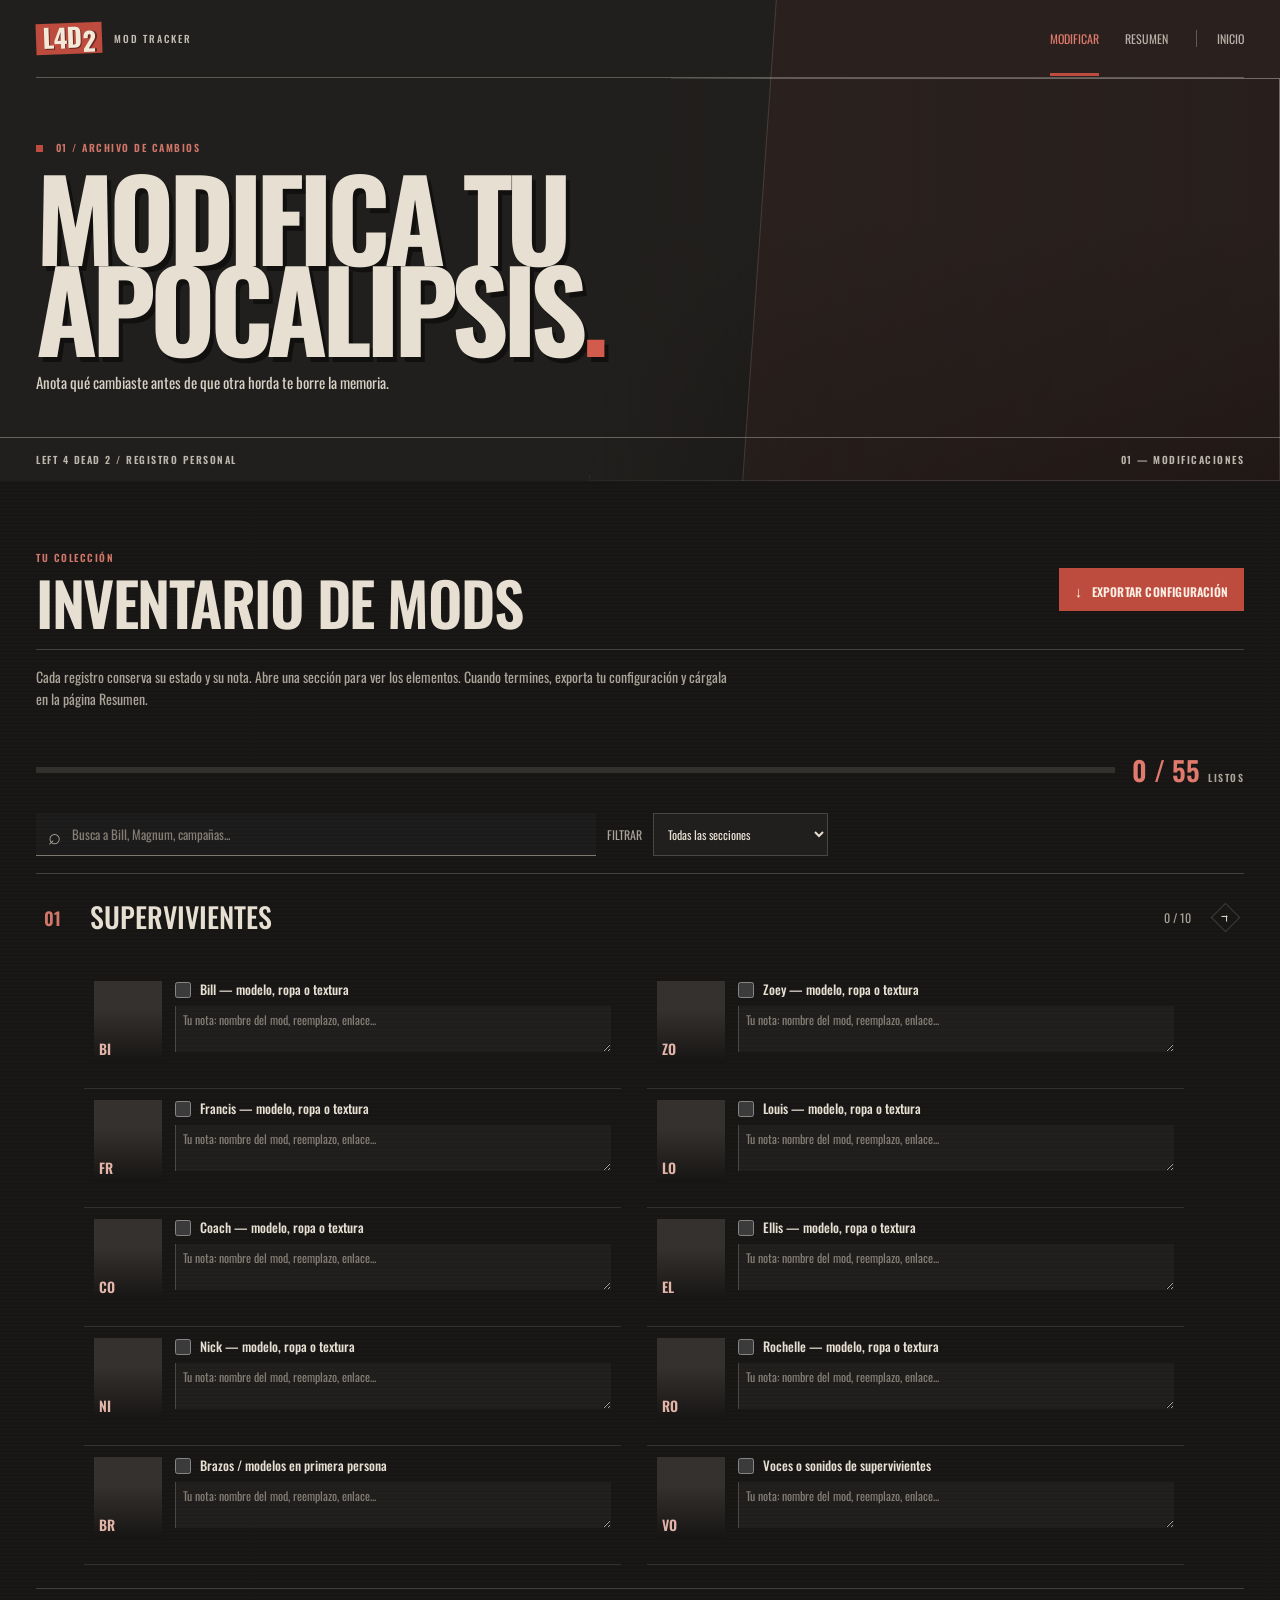
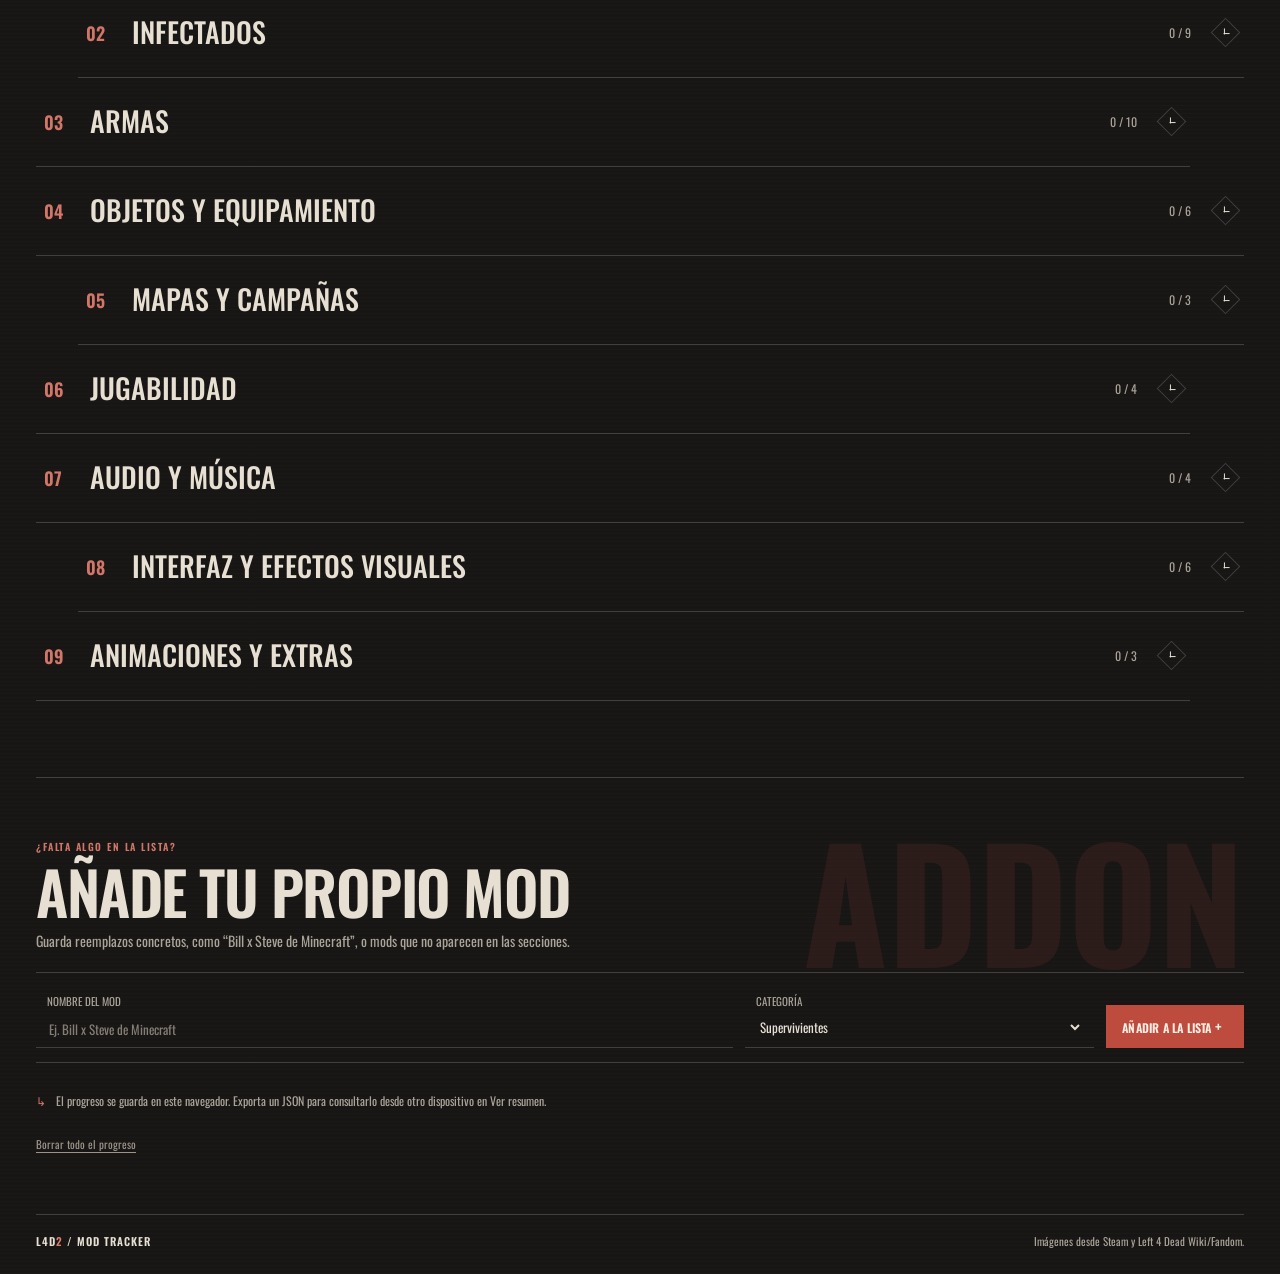
==== modificaciones.html @ 4945241b "L4D2 Mod Tracker v1.0" ====
<!doctype html>
<html lang="es">
  <head>
    <meta charset="utf-8">
    <meta name="viewport" content="width=device-width, initial-scale=1">
    <meta name="theme-color" content="#171615">
    <meta name="description" content="Marca y anota tus mods de Left 4 Dead 2.">
    <title>Modificar — L4D2 Mod Tracker</title>
    <link rel="stylesheet" href="styles.css">
    <script src="app.js" defer></script>
  </head>
  <body data-page="modify">
    <header class="inner-header">
      <nav class="inner-nav" aria-label="Navegación principal">
        <a class="brand" href="index.html" aria-label="L4D2 Mod Tracker, inicio">
          <span class="brand-mark" aria-hidden="true">L4D<span>2</span></span>
          <span class="brand-name">MOD TRACKER</span>
        </a>
        <div class="page-nav">
          <a class="is-current" href="modificaciones.html" aria-current="page">Modificar</a>
          <a href="resumen.html">Resumen</a>
          <a class="nav-home" href="index.html">Inicio</a>
        </div>
      </nav>
      <div class="inner-title">
        <p class="eyebrow"><span class="status-dot"></span> 01 / ARCHIVO DE CAMBIOS</p>
        <h1>Modifica tu<br>apocalipsis<span>.</span></h1>
        <p class="intro">Anota qué cambiaste antes de que otra horda te borre la memoria.</p>
      </div>
      <div class="inner-art" aria-hidden="true"><img src="https://shared.akamai.steamstatic.com/store_item_assets/steam/apps/550/ss_29b3b4f2a3994c889f6fc12e0781d9d4726ef33f.1920x1080.jpg?t=1772742214" alt=""></div>
      <div class="hero-bottomline"><span>LEFT 4 DEAD 2 / REGISTRO PERSONAL</span><span>01 — MODIFICACIONES</span></div>
    </header>
    <main>
      <section class="tracker-section" id="tracker" aria-labelledby="tracker-title">
        <div class="section-heading tracker-heading">
          <div>
            <p class="eyebrow">TU COLECCIÓN</p>
            <h2 id="tracker-title">Inventario de mods</h2>
          </div>
          <div class="backup-actions">
            <button id="export-button" class="button button-primary" type="button"><span aria-hidden="true">↓</span> Exportar configuración</button>
          </div>
        </div>
        <p class="tracker-intro">Cada registro conserva su estado y su nota. Abre una sección para ver los elementos. Cuando termines, exporta tu configuración y cárgala en la página Resumen.</p>
        <p id="status-message" class="status-message" role="status" aria-live="polite"></p>
        <div class="progress-row">
          <div class="progress-track" role="progressbar" aria-label="Progreso de mods" aria-valuemin="0" aria-valuemax="100" aria-valuenow="0"><span class="progress-fill"></span></div>
          <div class="progress-summary" aria-live="polite"><span id="progress-count">0 / 0</span><span class="progress-label">LISTOS</span></div>
        </div>
        <div class="toolbar">
          <label class="search-box"><span class="visually-hidden">Buscar en el checklist</span><span aria-hidden="true">⌕</span><input id="search-input" type="search" placeholder="Busca a Bill, Magnum, campañas..." autocomplete="off"></label>
          <label class="filter-label" for="category-filter">Filtrar</label>
          <select id="category-filter" aria-label="Filtrar por categoría"><option value="all">Todas las secciones</option></select>
        </div>
        <div id="category-list" class="category-list"></div>
        <p id="empty-message" class="empty-message" hidden>No encontramos nada con esa búsqueda. Prueba con otro término.</p>
      </section>
      <section class="manage-section" aria-labelledby="manage-title">
        <div class="section-heading manage-heading">
          <div>
            <p class="eyebrow">¿FALTA ALGO EN LA LISTA?</p>
            <h2 id="manage-title">Añade tu propio mod</h2>
            <p class="section-description">Guarda reemplazos concretos, como “Bill x Steve de Minecraft”, o mods que no aparecen en las secciones.</p>
          </div>
        </div>
        <form id="custom-form" class="custom-form">
          <label class="custom-field"><span>Nombre del mod</span><input id="custom-name" type="text" maxlength="120" placeholder="Ej. Bill x Steve de Minecraft" required></label>
          <label class="custom-field category-field"><span>Categoría</span><select id="custom-category"></select></label>
          <button class="button button-primary" type="submit">Añadir a la lista <span aria-hidden="true">+</span></button>
        </form>
        <div id="custom-list" class="custom-list"></div>
        <p class="backup-footnote"><span aria-hidden="true">↳</span> El progreso se guarda en este navegador. Exporta un JSON para consultarlo desde otro dispositivo en Ver resumen.</p>
        <button id="reset-button" class="reset-button" type="button">Borrar todo el progreso</button>
      </section>
    </main>
    <footer class="footer">
      <a class="footer-brand" href="index.html">L4D<span>2</span> / MOD TRACKER</a>
      <span>Imágenes desde Steam y Left 4 Dead Wiki/Fandom.</span>
    </footer>
  </body>
</html>
---- styles.css ----
@import url('https://fonts.googleapis.com/css2?family=Oswald:wght@300;400;500;600;700&display=swap');

:root {
  color-scheme: dark;
  --ink: #171615;
  --soot: #211f1d;
  --iron: #302d2a;
  --paper: #e6dfd2;
  --dust: #aaa397;
  --rule: rgba(230, 223, 210, .2);
  --signal: #bd4b3e;
  --signal-dark: #78342f;
  --font: 'Oswald', 'Arial Narrow', sans-serif;
}

* { box-sizing: border-box; }
html { scroll-behavior: smooth; }
body {
  margin: 0;
  color: var(--paper);
  background-color: var(--ink);
  background-image: repeating-linear-gradient(0deg, rgba(255,255,255,.012) 0, rgba(255,255,255,.012) 1px, transparent 1px, transparent 4px);
  font-family: var(--font);
  font-size: 15px;
  font-weight: 400;
}
button, input, select, textarea { font: inherit; }
button, a, select { -webkit-tap-highlight-color: transparent; }
a { color: inherit; }
main { width: min(1220px, calc(100% - 72px)); margin: 0 auto; }

h1, h2, h3, p { margin-top: 0; }
.eyebrow, .progress-label, .hero-bottomline, .hero-stamp span, .sources > span {
  font-size: 10px;
  font-weight: 600;
  letter-spacing: 1.5px;
  text-transform: uppercase;
}
.eyebrow { margin-bottom: 15px; color: #d17668; }
.status-dot { display: inline-block; width: 7px; height: 7px; margin-right: 8px; background: var(--signal); }

.hero {
  position: relative;
  height: min(850px, 100svh);
  min-height: 650px;
  overflow: hidden;
  isolation: isolate;
  background: #272421;
}
.hero-artwork, .hero-shade { position: absolute; inset: 0; width: 100%; height: 100%; }
.hero-artwork { z-index: -2; object-fit: cover; object-position: center 40%; filter: saturate(.55) contrast(1.15); }
.hero-shade {
  z-index: -1;
  background: linear-gradient(90deg, rgba(14,13,12,.91) 0%, rgba(14,13,12,.68) 37%, rgba(14,13,12,.1) 82%),
    linear-gradient(0deg, rgba(14,13,12,.88) 0%, transparent 32%, rgba(14,13,12,.24) 100%);
}
.topbar {
  width: min(1380px, calc(100% - 80px));
  height: 82px;
  margin: 0 auto;
  display: flex;
  align-items: center;
  justify-content: space-between;
  border-bottom: 1px solid rgba(230,223,210,.35);
}
.brand { display: flex; align-items: center; gap: 12px; text-decoration: none; }
.brand-mark {
  display: inline-flex;
  align-items: center;
  gap: 2px;
  padding: 2px 7px 4px;
  transform: rotate(-2deg);
  background: var(--signal);
  color: #f3e9d8;
  font: 700 26px/.95 var(--font);
  letter-spacing: -1px;
  text-shadow: 1px 1px 0 rgba(0,0,0,.45);
}
.brand-mark span { position: relative; top: 4px; color: #f3e9d8; }
.brand-name { color: rgba(238,231,219,.8); font-size: 10px; font-weight: 500; letter-spacing: 2px; }
.workshop-link { padding: 10px 0 10px 14px; color: var(--paper); font-size: 12px; text-decoration: none; text-transform: uppercase; }
.workshop-link span { margin-left: 5px; color: #e27b6d; }
.workshop-link:hover { color: #e27b6d; }
.hero-copy { position: absolute; top: 45%; left: max(calc((100vw - 1220px) / 2), 36px); width: min(690px, 72%); transform: translateY(-40%); }
.hero-copy .eyebrow { color: #f0d7cb; }
h1 { margin-bottom: 20px; font: 700 clamp(78px, 12.5vw, 158px)/.81 var(--font); letter-spacing: -.055em; text-transform: uppercase; text-shadow: 4px 5px 0 rgba(0,0,0,.48); }
h1 > span { color: #d35b4e; }
.intro { max-width: 440px; margin-bottom: 25px; color: rgba(240,233,220,.88); font-size: 16px; line-height: 1.55; }
.hero-cta { display: inline-flex; align-items: center; gap: 25px; padding: 11px 15px 13px; transform: rotate(-1deg); background: var(--signal); color: #fff0e5; font-size: 14px; font-weight: 600; letter-spacing: .4px; text-decoration: none; text-transform: uppercase; transition: background .2s, transform .2s; }
.hero-cta:hover { transform: rotate(0) translateY(-2px); background: #d15a4e; }
.hero-cta span { font-size: 19px; }
.hero-stamp { position: absolute; right: max(calc((100vw - 1220px) / 2), 36px); bottom: 91px; width: 118px; height: 118px; display: grid; align-content: center; justify-items: center; border: 2px solid #d9cdb9; color: #e5d9c8; transform: rotate(9deg); text-align: center; }
.hero-stamp::before { position: absolute; inset: 4px; border: 1px solid rgba(229,217,200,.55); content: ""; }
.hero-stamp span { line-height: 1.2; }
.hero-stamp b { margin-top: 6px; color: #d35b4e; font: 700 34px/.9 var(--font); }
.hero-bottomline { position: absolute; right: 0; bottom: 0; left: 0; display: flex; justify-content: space-between; padding: 14px max(calc((100vw - 1220px) / 2), 36px); border-top: 1px solid rgba(230,223,210,.35); color: rgba(238,231,219,.76); font-size: 10px; }

.home-main { position: relative; display: grid; grid-template-columns: minmax(185px, .65fr) 2fr; column-gap: 45px; padding: 68px 0 72px; }
.home-main > .eyebrow { padding-top: 12px; }
.home-links { display: grid; grid-template-columns: 1fr; }
.home-link {
  position: relative;
  display: grid;
  grid-template-columns: 54px minmax(0,1fr) 24px;
  align-items: baseline;
  gap: 15px;
  min-height: 107px;
  padding: 19px 16px;
  border-top: 1px solid var(--rule);
  text-decoration: none;
  transition: background .2s, padding .2s;
}
.home-link:last-child { border-bottom: 1px solid var(--rule); }
.home-link:nth-child(2) { margin-left: 9%; }
.home-link:hover { padding-left: 25px; background: rgba(189,75,62,.09); }
.home-link-number { color: #d17668; font-size: 18px; font-weight: 600; }
.home-link b { display: block; margin: 0 0 3px; font-size: 32px; font-weight: 600; line-height: 1; text-transform: uppercase; }
.home-link small { display: block; color: var(--dust); font-size: 13px; line-height: 1.45; }
.home-link-arrow { color: #d17668; font-size: 20px; }
.home-storage { grid-column: 2; max-width: 580px; margin: 17px 0 0 16px; color: var(--dust); font-size: 12px; }

.inner-header { position: relative; min-height: 470px; overflow: hidden; isolation: isolate; background: #211f1d; }
.inner-header::after { position: absolute; z-index: -1; top: 0; right: 0; bottom: 0; width: 43%; border-left: 1px solid rgba(230,223,210,.15); background: rgba(189,75,62,.055); content: ""; transform: skewX(-4deg) translateX(30px); }
.inner-header .inner-nav { position: relative; z-index: 2; width: min(1220px, calc(100% - 72px)); height: 78px; margin: 0 auto; display: flex; justify-content: space-between; align-items: center; border-bottom: 1px solid rgba(230,223,210,.3); }
.page-nav { display: flex; align-items: center; gap: 26px; }
.page-nav a { color: rgba(238,231,219,.73); font-size: 12px; text-decoration: none; text-transform: uppercase; }
.page-nav a:hover, .page-nav a.is-current { color: #e07a6c; }
.page-nav a.is-current { position: relative; }
.page-nav a.is-current::after { position: absolute; right: 0; bottom: -29px; left: 0; height: 3px; background: var(--signal); content: ""; }
.page-nav .nav-home { margin-left: 2px; padding-left: 20px; border-left: 1px solid rgba(230,223,210,.3); }
.inner-title { position: relative; z-index: 1; width: min(1220px, calc(100% - 72px)); margin: 0 auto; padding: 62px 0 86px; }
.inner-title h1 { max-width: 780px; font-size: clamp(65px, 9vw, 112px); }
.inner-title .intro { max-width: 420px; margin-bottom: 0; font-size: 15px; }
.inner-art { position: absolute; z-index: -2; top: 78px; right: 0; width: min(54%, 750px); height: calc(100% - 78px); overflow: hidden; clip-path: polygon(12% 0,100% 0,100% 100%,0 100%); }
.inner-art::before { position: absolute; z-index: 1; inset: 0; background: linear-gradient(90deg, #211f1d 0%, rgba(33,31,29,.35) 31%, rgba(20,18,17,.18)), linear-gradient(0deg, rgba(20,18,17,.72), transparent 65%); content: ""; }
.inner-art img { width: 100%; height: 100%; object-fit: cover; filter: saturate(.5) brightness(.67) contrast(1.1); }
.summary-art { width: 61%; }
.summary-art img { object-position: center 35%; }
.inner-header .hero-bottomline { padding-right: max(calc((100vw - 1220px) / 2), 36px); padding-left: max(calc((100vw - 1220px) / 2), 36px); }

.tracker-section, .summary-section { padding: 69px 0 76px; }
.section-heading { display: flex; align-items: flex-end; justify-content: space-between; gap: 24px; }
.tracker-heading { align-items: center; padding-bottom: 19px; border-bottom: 1px solid var(--rule); }
.section-heading .eyebrow { margin-bottom: 8px; }
h2 { margin: 0; font: 600 clamp(39px, 5vw, 60px)/.96 var(--font); letter-spacing: -.025em; text-transform: uppercase; }
.tracker-intro, .section-description, .guide-intro { max-width: 700px; color: var(--dust); font-size: 14px; line-height: 1.55; }
.tracker-intro { margin: 16px 0 14px; }
.backup-actions { display: flex; flex: 0 0 auto; gap: 8px; }
.button { min-height: 43px; padding: 0 15px; border: 1px solid transparent; font-size: 12px; font-weight: 600; letter-spacing: .2px; text-transform: uppercase; cursor: pointer; transition: background .2s, color .2s, border .2s; }
.button-primary { background: var(--signal); color: #fff0e5; }
.button-primary:hover { background: #d15a4e; }
.button-primary span, .button-secondary span { margin-right: 6px; font-size: 15px; }
.button-secondary { border-color: rgba(230,223,210,.42); background: transparent; color: var(--paper); }
.button-secondary:hover { border-color: #d17668; color: #e7a094; }
.status-message { min-height: 18px; margin: 0 0 8px; color: #e09285; font-size: 12px; }
.status-message.is-error { color: #ff9a84; }
.progress-row { display: flex; align-items: center; gap: 17px; margin-bottom: 23px; }
.progress-track { height: 6px; flex: 1; background: rgba(230,223,210,.13); }
.progress-fill { display: block; width: 0; height: 100%; background: var(--signal); transition: width .25s ease; }
.progress-summary { display: flex; align-items: baseline; gap: 8px; }
.progress-summary > span:first-child { color: #e07a6c; font-size: 27px; font-weight: 600; }
.progress-label { color: var(--dust); font-size: 10px; }
.toolbar { display: flex; align-items: center; gap: 11px; margin-bottom: 17px; }
.search-box { display: flex; flex: 1; align-items: center; gap: 9px; max-width: 560px; height: 43px; padding: 0 12px; border-bottom: 1px solid rgba(230,223,210,.48); background: rgba(255,255,255,.025); color: var(--dust); }
.search-box > span { font-size: 22px; line-height: 1; }
.search-box input, .custom-field input, .custom-field select { width: 100%; min-width: 0; border: 0; outline: 0; background: transparent; color: var(--paper); }
.search-box input { font-size: 13px; }
.search-box input::placeholder, .custom-field input::placeholder { color: #847d74; }
.search-box:focus-within, .custom-field:focus-within { border-color: #d17668; }
.filter-label { color: var(--dust); font-size: 12px; text-transform: uppercase; }
.toolbar select, .custom-field select { color: var(--paper); }
.toolbar select { min-width: 175px; height: 43px; padding: 0 10px; border: 1px solid var(--rule); background: var(--soot); font-size: 12px; }
option { background: var(--soot); }
.category-list { border-top: 1px solid var(--rule); }
.category-card { border-bottom: 1px solid var(--rule); }
.category-card:nth-child(3n + 2) { margin-left: 3.5%; }
.category-card:nth-child(3n) { margin-right: 4.5%; }
.category-card[hidden], .item-card[hidden] { display: none; }
.category-header { min-height: 88px; display: flex; align-items: center; gap: 16px; padding: 13px 8px; list-style: none; cursor: pointer; }
.category-header::-webkit-details-marker { display: none; }
.category-header::marker { content: ""; }
.category-index { flex: 0 0 30px; color: #d17668; font-size: 18px; font-weight: 600; }
.category-image { flex: 0 0 108px; width: 108px; height: 62px; object-fit: cover; object-position: center 36%; filter: saturate(.55) contrast(1.05); clip-path: polygon(5% 0,100% 0,95% 100%,0 100%); }
.category-image[hidden] { display: none; }
.category-title { flex: 1; font-size: 28px; font-weight: 500; line-height: 1.1; text-transform: uppercase; }
.category-count { color: var(--dust); font-size: 12px; font-variant-numeric: tabular-nums; }
.category-chevron { position: relative; width: 21px; height: 21px; margin-left: 8px; border: 1px solid var(--rule); transform: rotate(45deg); }
.category-chevron::before, .category-chevron::after { position: absolute; top: 9px; width: 6px; height: 1px; background: var(--paper); content: ""; transition: transform .2s; }
.category-chevron::before { left: 5px; transform: rotate(45deg); }
.category-chevron::after { right: 5px; transform: rotate(-45deg); }
.category-card[open] .category-chevron::before { transform: rotate(-45deg); }
.category-card[open] .category-chevron::after { transform: rotate(45deg); }
.category-header:hover .category-title { color: #e28375; }
.category-items { display: grid; grid-template-columns: repeat(2, minmax(0, 1fr)); gap: 0 26px; padding: 8px 0 23px 48px; }
.category-card:nth-child(odd) .category-items { padding-right: 5%; }
.item-card { position: relative; min-width: 0; display: flex; gap: 13px; min-height: 119px; padding: 11px 10px; border-bottom: 1px solid rgba(230,223,210,.13); background: transparent; transition: background .2s; }
.item-card::before { position: absolute; top: 11px; bottom: 11px; left: 0; width: 3px; background: transparent; content: ""; }
.item-card:hover { background: rgba(255,255,255,.035); }
.item-card.is-checked::before { background: var(--signal); }
.item-art { position: relative; flex: 0 0 68px; width: 68px; height: 82px; overflow: hidden; background: #35312e; }
.item-art::after { position: absolute; inset: 35% 0 0; background: linear-gradient(transparent, rgba(0,0,0,.58)); content: ""; pointer-events: none; }
.item-art img { width: 100%; height: 100%; object-fit: cover; object-position: center 25%; filter: saturate(.58) contrast(1.1); }
.item-art img[hidden] { display: none; }
.item-monogram { position: absolute; z-index: 1; bottom: 4px; left: 5px; color: #e2b5a8; font-size: 14px; font-weight: 600; }
.item-content { flex: 1; min-width: 0; display: flex; flex-direction: column; gap: 8px; }
.item-check { display: flex; align-items: flex-start; gap: 9px; cursor: pointer; }
.item-check input { flex: 0 0 auto; width: 16px; height: 16px; margin: 1px 0 0; accent-color: var(--signal); cursor: pointer; }
.item-name { color: var(--paper); font-size: 13px; font-weight: 500; line-height: 1.35; }
.item-card.is-checked .item-name { color: #e29487; }
.item-note { width: 100%; min-height: 37px; resize: vertical; padding: 6px 7px; border: 0; border-left: 1px solid rgba(230,223,210,.22); outline: none; background: rgba(255,255,255,.035); color: #c0b8ac; font-size: 12px; line-height: 1.4; }
.item-note::placeholder { color: #847d74; }
.item-note:focus { border-color: #d17668; }
.remove-custom { align-self: flex-start; width: 24px; height: 25px; padding: 0; border: 0; background: transparent; color: #aaa397; font-size: 19px; cursor: pointer; }
.remove-custom:hover { color: #e07a6c; }
.empty-message { padding: 23px; border: 1px dashed var(--rule); color: var(--dust); text-align: center; font-size: 14px; }

.manage-section, .guide-section { position: relative; padding: 61px 0; border-top: 1px solid var(--rule); }
.manage-section::before { position: absolute; top: 60px; right: 0; color: rgba(189,75,62,.12); content: "ADDON"; font-size: clamp(70px,12vw,160px); font-weight: 700; line-height: .8; pointer-events: none; }
.manage-heading { align-items: flex-start; margin-bottom: 20px; }
.section-description, .guide-intro { margin: 11px 0 0; }
.custom-form { position: relative; display: grid; grid-template-columns: minmax(200px, 1fr) minmax(160px, .5fr) auto; align-items: end; gap: 12px; padding: 14px 0; border-top: 1px solid var(--rule); border-bottom: 1px solid var(--rule); }
.custom-field { display: grid; gap: 5px; min-width: 0; height: 61px; padding: 6px 11px; border-bottom: 1px solid var(--rule); }
.custom-field > span { color: var(--dust); font-size: 11px; text-transform: uppercase; }
.custom-field input, .custom-field select { font-size: 13px; }
.custom-field select { height: 22px; }
.custom-list { display: grid; grid-template-columns: repeat(2, minmax(0, 1fr)); gap: 0 24px; margin-top: 12px; }
.backup-footnote { margin-top: 17px; color: var(--dust); font-size: 12px; }
.backup-footnote span { margin-right: 7px; color: #d17668; }
.reset-button { margin-top: 15px; padding: 0; border: 0; background: transparent; color: #9c9287; font-size: 11px; text-decoration: underline; text-underline-offset: 3px; cursor: pointer; }
.reset-button:hover { color: #e07a6c; }
.guide-section { padding-top: 52px; }
.guide-intro { max-width: 760px; margin: 12px 0 22px; }
.guide-grid { display: grid; grid-template-columns: repeat(3, minmax(0, 1fr)); gap: 10px 20px; }
.guide-card { position: relative; min-height: 196px; padding: 0 13px 14px; overflow: hidden; border-bottom: 1px solid var(--rule); background: transparent; }
.guide-card:nth-child(3n + 2) { transform: translateY(17px); }
.guide-card > img { display: block; width: calc(100% + 26px); height: 95px; margin: 0 -13px 12px; object-fit: cover; filter: saturate(.5) brightness(.78); transition: filter .2s; }
.guide-card:hover > img { filter: saturate(.8) brightness(.96); }
.guide-card > span { color: #d17668; font-size: 14px; font-weight: 600; }
.guide-card h3 { margin: 5px 0; font-size: 20px; font-weight: 500; text-transform: uppercase; }
.guide-card p { margin: 0; color: var(--dust); font-size: 12px; line-height: 1.5; }
.sources { display: flex; flex-wrap: wrap; gap: 12px 22px; margin-top: 23px; padding-top: 16px; border-top: 1px solid var(--rule); }
.sources > span { flex-basis: 100%; color: var(--dust); font-size: 10px; }
.sources a { color: var(--dust); font-size: 12px; text-decoration: none; }
.sources a:hover { color: #e07a6c; }
.footer { display: flex; justify-content: space-between; width: min(1220px, calc(100% - 72px)); margin: 0 auto; padding: 18px 0 25px; border-top: 1px solid var(--rule); color: var(--dust); font-size: 11px; }
.footer-brand { color: var(--paper); font-weight: 600; letter-spacing: 1px; text-decoration: none; }
.footer-brand span { color: #e07a6c; }

.summary-section { min-height: 420px; padding-top: 65px; }
.summary-section .tracker-heading { margin-bottom: 15px; }
.summary-intro { margin: 0 0 20px; color: var(--dust); font-size: 13px; line-height: 1.55; }
.summary-edit-link { display: inline-flex; align-items: center; text-decoration: none; }
.summary-edit-link span { margin-right: 0; margin-left: 8px; }
.summary-meta { display: flex; align-items: center; justify-content: space-between; gap: 16px; margin: 18px 0; padding: 12px 0; border-top: 1px solid var(--rule); border-bottom: 1px solid var(--rule); }
.summary-meta > span { color: #e07a6c; font-size: 17px; font-weight: 600; letter-spacing: .4px; }
.summary-filters { display: flex; flex: 1; justify-content: flex-end; gap: 9px; }
.summary-filters .search-box { flex: 0 1 330px; height: 39px; }
.summary-filters select { min-width: 168px; border: 1px solid var(--rule); padding: 0 10px; background: var(--soot); color: var(--paper); font-size: 12px; }
.summary-list { display: grid; gap: 32px; }
.summary-group { padding-bottom: 19px; border-bottom: 1px solid var(--rule); }
.summary-group:nth-child(even) { margin-left: 4%; }
.summary-group-heading { display: flex; align-items: center; gap: 12px; margin-bottom: 11px; }
.summary-group-heading img { width: 75px; height: 43px; object-fit: cover; filter: saturate(.5); }
.summary-group-heading img[hidden] { display: none; }
.summary-group-heading h3 { flex: 1; margin: 0; font-size: 29px; font-weight: 500; text-transform: uppercase; }
.summary-group-heading > span { color: var(--dust); font-size: 12px; }
.summary-cards { display: grid; grid-template-columns: repeat(2, minmax(0, 1fr)); gap: 0 28px; }
.summary-card { min-height: 89px; display: flex; gap: 12px; padding: 9px 8px; border-bottom: 1px solid rgba(230,223,210,.13); }
.summary-card.is-done { background: rgba(189,75,62,.075); }
.summary-picture { position: relative; flex: 0 0 57px; width: 57px; height: 68px; overflow: hidden; background: var(--iron); }
.summary-picture::after { position: absolute; inset: 45% 0 0; background: linear-gradient(transparent, rgba(0,0,0,.65)); content: ""; }
.summary-picture img { width: 100%; height: 100%; object-fit: cover; object-position: center 23%; filter: saturate(.55); }
.summary-picture img[hidden] { display: none; }
.summary-picture > span { position: absolute; z-index: 1; bottom: 4px; left: 5px; color: #e2b5a8; font-size: 13px; font-weight: 600; }
.summary-content { min-width: 0; align-self: center; }
.summary-content h4 { margin: 0 0 4px; font-size: 14px; font-weight: 500; }
.summary-state { display: inline-block; margin-bottom: 4px; color: var(--dust); font-size: 10px; font-weight: 600; letter-spacing: .5px; text-transform: uppercase; }
.summary-state.is-done { color: #e07a6c; }
.summary-note { margin: 0; color: var(--dust); font-size: 12px; line-height: 1.4; overflow-wrap: anywhere; }
.summary-empty { display: grid; justify-items: center; padding: 45px 18px; border-top: 1px dashed var(--rule); border-bottom: 1px dashed var(--rule); text-align: center; }
.summary-empty[hidden] { display: none; }
.summary-empty-mark { color: #d17668; font-size: 40px; font-weight: 600; }
.summary-empty h3 { margin: 8px 0 5px; font-size: 27px; font-weight: 500; text-transform: uppercase; }
.summary-empty p { margin-bottom: 16px; color: var(--dust); font-size: 13px; }
.summary-empty a { text-decoration: none; }
.summary-empty a span { margin-right: 0; margin-left: 7px; }
.visually-hidden { position: absolute; width: 1px; height: 1px; overflow: hidden; clip: rect(0,0,0,0); white-space: nowrap; clip-path: inset(50%); }
:focus-visible { outline: 2px solid #e07a6c; outline-offset: 3px; }

@media (max-width: 900px) {
  main, .footer { width: calc(100% - 48px); }
  .hero { min-height: 630px; }
  .hero-copy { left: 28px; }
  .category-items, .custom-list { grid-template-columns: repeat(2, minmax(0, 1fr)); }
  .tracker-heading { align-items: flex-start; flex-direction: column; }
  .inner-title h1 { font-size: 78px; }
  .home-main { grid-template-columns: 160px 1fr; column-gap: 25px; }
  .summary-meta { align-items: flex-start; flex-direction: column; }
  .summary-filters { width: 100%; justify-content: flex-start; }
}
@media (max-width: 620px) {
  main, .footer { width: calc(100% - 34px); }
  .hero { height: 640px; min-height: 610px; }
  .hero-artwork { object-position: 57% center; }
  .hero-shade { background: linear-gradient(90deg, rgba(14,13,12,.82), rgba(14,13,12,.18)), linear-gradient(0deg, rgba(14,13,12,.92), transparent 57%, rgba(14,13,12,.24)); }
  .topbar { width: calc(100% - 34px); height: 66px; }
  .brand { gap: 8px; }
  .brand-mark { font-size: 21px; }
  .brand-name { font-size: 8px; letter-spacing: 1px; }
  .workshop-link { font-size: 10px; }
  .hero-copy { top: auto; bottom: 113px; left: 18px; width: calc(100% - 36px); transform: none; }
  h1 { font-size: clamp(68px, 17vw, 96px); }
  .intro { max-width: 340px; font-size: 14px; }
  .hero-stamp { right: 18px; bottom: 28px; width: 75px; height: 75px; }
  .hero-stamp span { font-size: 8px; }
  .hero-stamp b { font-size: 24px; }
  .hero-bottomline { padding: 11px 17px; font-size: 8px; }
  .home-main { display: block; padding: 41px 0; }
  .home-main > .eyebrow { margin-bottom: 15px; }
  .home-link { min-height: 98px; grid-template-columns: 36px minmax(0,1fr) 18px; gap: 8px; padding: 15px 8px; }
  .home-link:nth-child(2) { margin-left: 0; }
  .home-link b { font-size: 27px; }
  .home-link small { font-size: 12px; }
  .home-storage { margin-left: 0; }
  .inner-header { min-height: 445px; }
  .inner-header .inner-nav { width: calc(100% - 34px); height: 65px; }
  .page-nav { gap: 11px; }
  .page-nav a { font-size: 10px; }
  .page-nav .nav-home { padding-left: 10px; }
  .page-nav a.is-current::after { bottom: -24px; }
  .inner-title { width: calc(100% - 34px); padding: 55px 0 75px; }
  .inner-title h1 { font-size: clamp(58px, 15vw, 77px); }
  .inner-title .intro { max-width: 310px; font-size: 13px; }
  .inner-art { top: 65px; width: 82%; opacity: .75; }
  .inner-header .hero-bottomline { padding-right: 17px; padding-left: 17px; }
  .tracker-section, .summary-section { padding: 46px 0 56px; }
  .tracker-heading { gap: 16px; }
  h2 { font-size: 40px; }
  .backup-actions { width: 100%; }
  .backup-actions .button { flex: 1; padding: 0 7px; font-size: 10px; }
  .toolbar { flex-wrap: wrap; gap: 8px; }
  .search-box { flex-basis: 100%; max-width: none; }
  .filter-label { margin-left: auto; }
  .toolbar select { flex: 1; }
  .category-card:nth-child(n) { margin-right: 0; margin-left: 0; }
  .category-header { min-height: 70px; gap: 9px; }
  .category-index { flex-basis: 22px; font-size: 14px; }
  .category-image { flex-basis: 65px; width: 65px; height: 44px; }
  .category-title { font-size: 20px; }
  .category-count { max-width: 76px; font-size: 10px; text-align: right; }
  .category-items, .custom-list { grid-template-columns: 1fr; gap: 0; padding: 4px 0 15px; }
  .item-card { min-height: 108px; }
  .item-art { flex-basis: 68px; width: 68px; height: 78px; }
  .item-name { font-size: 12px; }
  .item-note { min-height: 33px; }
  .manage-section, .guide-section { padding: 43px 0; }
  .manage-section::before { top: 45px; font-size: 65px; }
  .custom-form { grid-template-columns: 1fr; padding: 11px 0; }
  .custom-field { height: 56px; }
  .custom-form .button { width: 100%; }
  .summary-meta { align-items: stretch; flex-direction: column; }
  .summary-filters { flex-direction: column; }
  .summary-filters .search-box { flex-basis: auto; width: 100%; }
  .summary-filters select { min-height: 39px; }
  .summary-cards { grid-template-columns: 1fr; }
  .summary-group:nth-child(n) { margin-left: 0; }
  .summary-group-heading h3 { font-size: 23px; }
  .summary-group-heading > span { max-width: 130px; text-align: right; }
  .guide-grid { grid-template-columns: repeat(2, minmax(0, 1fr)); gap: 8px; }
  .guide-card { min-height: 190px; padding-right: 10px; padding-left: 10px; }
  .guide-card:nth-child(n) { transform: none; }
  .guide-card > img { width: calc(100% + 20px); height: 79px; margin-right: -10px; margin-left: -10px; }
  .guide-card h3 { font-size: 16px; }
  .guide-card p { font-size: 10px; }
  .sources { gap: 11px 16px; }
  .footer { gap: 12px; font-size: 9px; }
}
@media (prefers-reduced-motion: reduce) {
  *, *::before, *::after { scroll-behavior: auto !important; transition-duration: .01ms !important; }
}
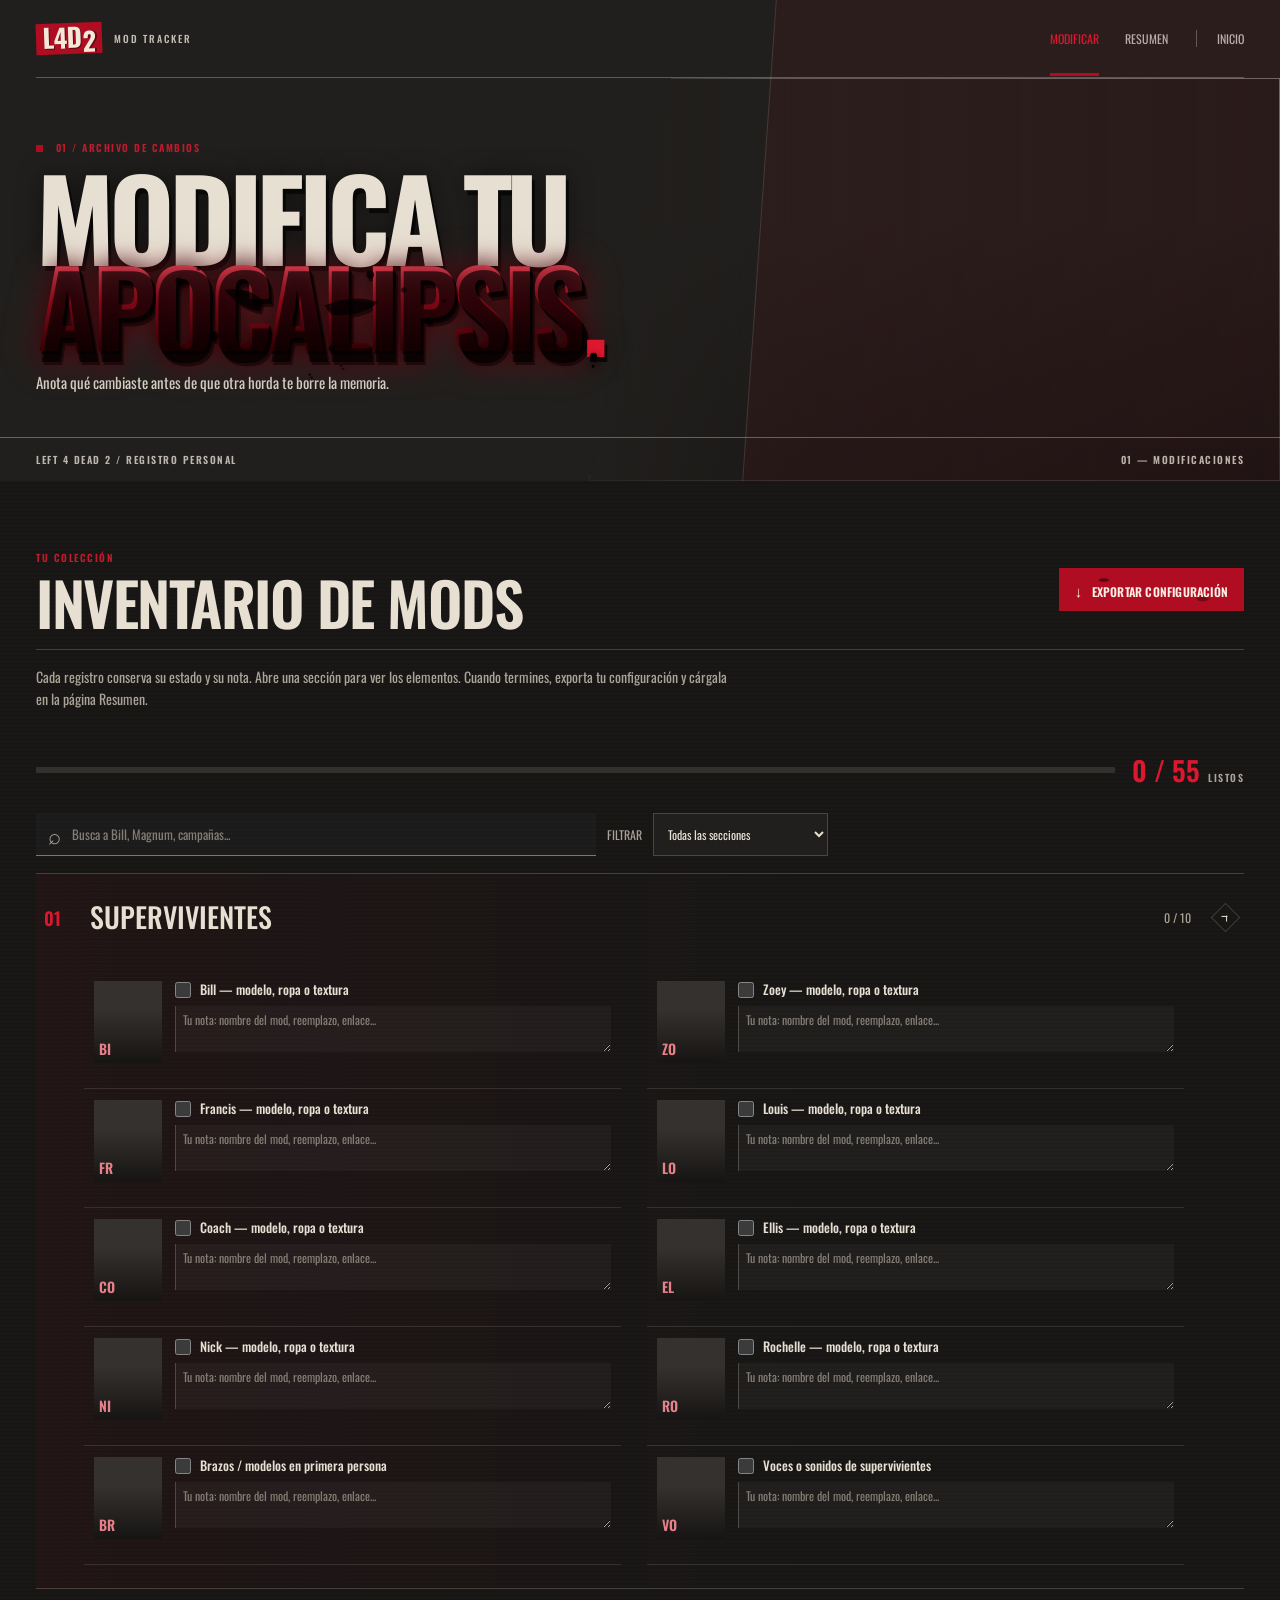
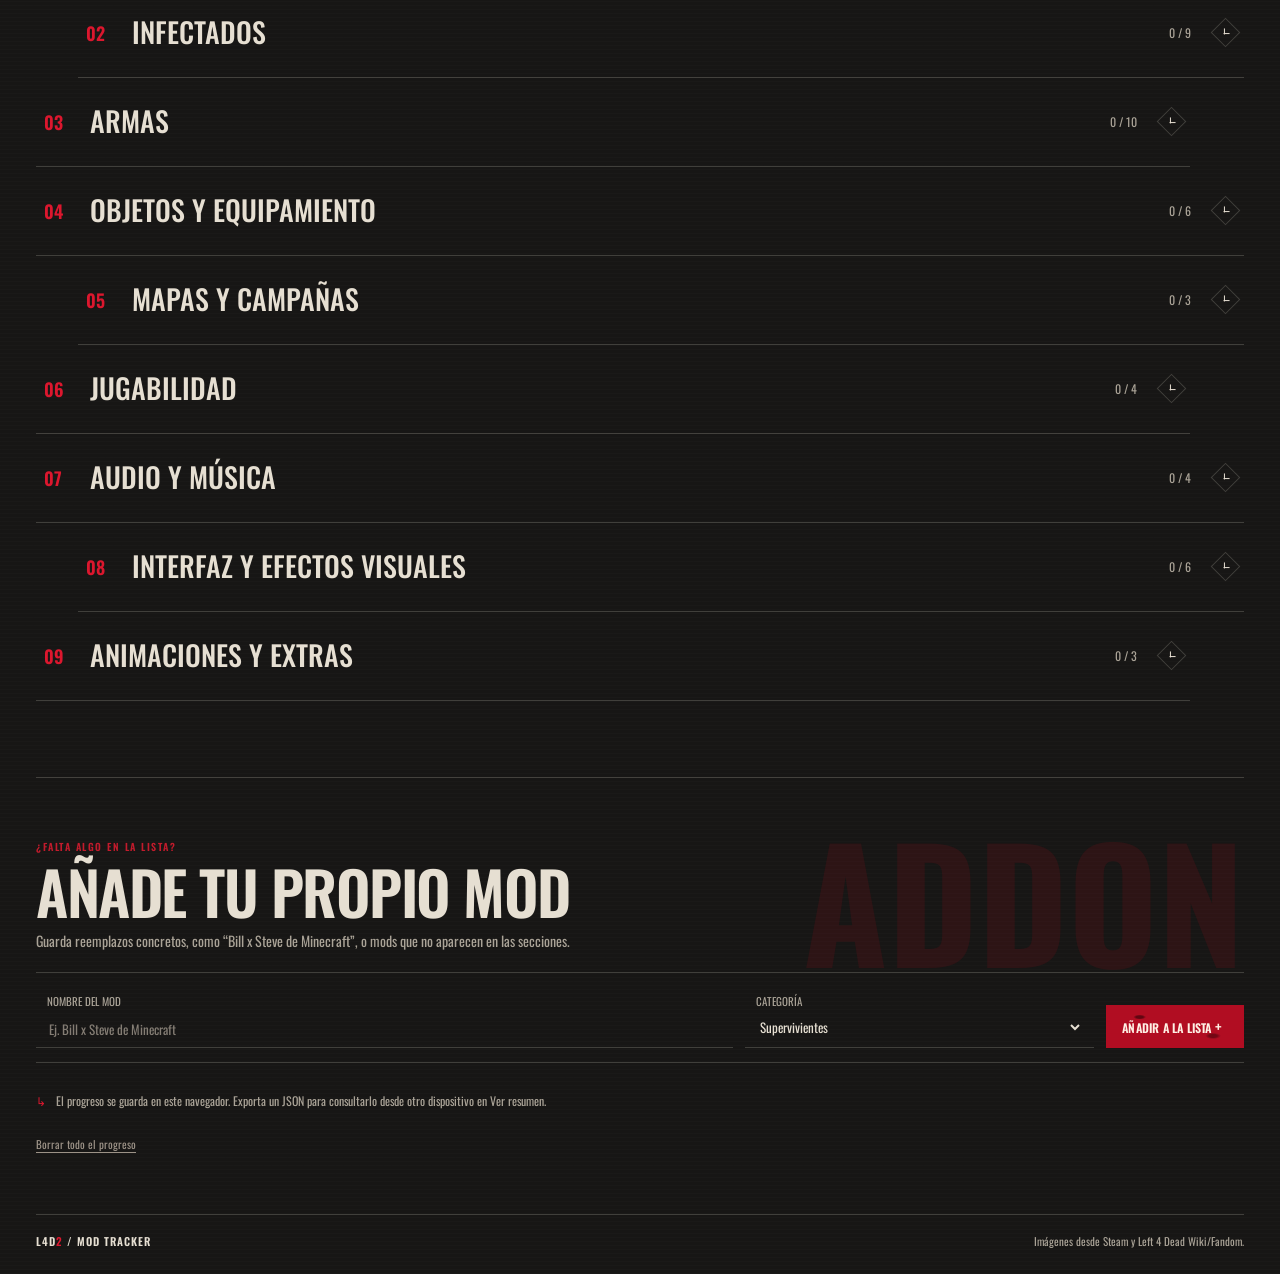
==== commit eab6ef6c: "L4D2 Mod Tracker v1.1 feat: update page styling" ====
--- a/modificaciones.html
+++ b/modificaciones.html
@@ -24,7 +24,7 @@
       </nav>
       <div class="inner-title">
         <p class="eyebrow"><span class="status-dot"></span> 01 / ARCHIVO DE CAMBIOS</p>
-        <h1>Modifica tu<br>apocalipsis<span>.</span></h1>
+        <h1>Modifica tu<br><span class="blood-text">apocalipsis</span><span class="blood-dot">.</span></h1>
         <p class="intro">Anota qué cambiaste antes de que otra horda te borre la memoria.</p>
       </div>
       <div class="inner-art" aria-hidden="true"><img src="https://shared.akamai.steamstatic.com/store_item_assets/steam/apps/550/ss_29b3b4f2a3994c889f6fc12e0781d9d4726ef33f.1920x1080.jpg?t=1772742214" alt=""></div>
--- a/styles.css
+++ b/styles.css
@@ -8,8 +8,9 @@
   --paper: #e6dfd2;
   --dust: #aaa397;
   --rule: rgba(230, 223, 210, .2);
-  --signal: #bd4b3e;
-  --signal-dark: #78342f;
+  --signal: #b10d22;
+  --signal-dark: #640711;
+  --signal-bright: #dc172e;
   --font: 'Oswald', 'Arial Narrow', sans-serif;
 }
 
@@ -36,7 +37,7 @@
   letter-spacing: 1.5px;
   text-transform: uppercase;
 }
-.eyebrow { margin-bottom: 15px; color: #d17668; }
+.eyebrow { margin-bottom: 15px; color: #c21b2c; }
 .status-dot { display: inline-block; width: 7px; height: 7px; margin-right: 8px; background: var(--signal); }
 
 .hero {
@@ -79,20 +80,108 @@
 .brand-mark span { position: relative; top: 4px; color: #f3e9d8; }
 .brand-name { color: rgba(238,231,219,.8); font-size: 10px; font-weight: 500; letter-spacing: 2px; }
 .workshop-link { padding: 10px 0 10px 14px; color: var(--paper); font-size: 12px; text-decoration: none; text-transform: uppercase; }
-.workshop-link span { margin-left: 5px; color: #e27b6d; }
-.workshop-link:hover { color: #e27b6d; }
-.hero-copy { position: absolute; top: 45%; left: max(calc((100vw - 1220px) / 2), 36px); width: min(690px, 72%); transform: translateY(-40%); }
+.workshop-link span { margin-left: 5px; color: var(--signal-bright); }
+.workshop-link:hover { color: var(--signal-bright); }
+.hero-copy { position: absolute; top: 45%; left: max(calc((100vw - 1220px) / 2), 36px); width: min(850px, 82%); transform: translateY(-40%); }
 .hero-copy .eyebrow { color: #f0d7cb; }
-h1 { margin-bottom: 20px; font: 700 clamp(78px, 12.5vw, 158px)/.81 var(--font); letter-spacing: -.055em; text-transform: uppercase; text-shadow: 4px 5px 0 rgba(0,0,0,.48); }
-h1 > span { color: #d35b4e; }
+h1 {
+  position: relative;
+  margin-bottom: 20px;
+  font: 700 clamp(78px, 12.5vw, 158px)/.81 var(--font);
+  letter-spacing: -.055em;
+  text-transform: uppercase;
+  color: var(--paper);
+  text-shadow: 3px 5px 0 rgba(0, 0, 0, .65), 0 0 25px rgba(0, 0, 0, .5);
+}
+
+/* Punto final o acento con goteo de sangre vertical */
+h1 > span:not(.blood-text):not(.blood-letter),
+.blood-dot {
+  position: relative;
+  display: inline-block;
+  color: var(--signal-bright);
+}
+h1 > span:not(.blood-text):not(.blood-letter)::after,
+.blood-dot::after {
+  position: absolute;
+  top: 55%;
+  left: 50%;
+  z-index: 2;
+  width: 0.22em;
+  height: 0.54em;
+  background: url("data:image/svg+xml,%3Csvg%20xmlns%3D'http%3A%2F%2Fwww.w3.org%2F2000%2Fsvg'%20viewBox%3D'0%200%2030%2070'%3E%0A%20%20%3Cdefs%3E%0A%20%20%20%20%3ClinearGradient%20id%3D'pd'%20x1%3D'0'%20y1%3D'0'%20x2%3D'0'%20y2%3D'1'%3E%0A%20%20%20%20%20%20%3Cstop%20offset%3D'0%25'%20stop-color%3D'%2523dc172e'%2F%3E%0A%20%20%20%20%20%20%3Cstop%20offset%3D'45%25'%20stop-color%3D'%25239e0c1b'%2F%3E%0A%20%20%20%20%20%20%3Cstop%20offset%3D'100%25'%20stop-color%3D'%2523480309'%2F%3E%0A%20%20%20%20%3C%2FlinearGradient%3E%0A%20%20%3C%2Fdefs%3E%0A%20%20%3Cpath%20fill%3D'url(%2523pd)'%20d%3D'M6%2C0%20L24%2C0%20C21%2C8%2019%2C16%2018%2C24%20C17%2C32%2015%2C38%2017%2C44%20C19%2C50%2024%2C52%2023%2C56%20C22%2C61%2016%2C63%2013%2C60%20C9%2C56%2010%2C50%2012%2C43%20C14%2C36%2014%2C27%2013%2C17%20C12%2C9%209%2C4%206%2C0%20Z'%2F%3E%0A%20%20%3Cellipse%20cx%3D'16'%20cy%3D'55'%20rx%3D'4.5'%20ry%3D'5.5'%20fill%3D'%2523800612'%2F%3E%0A%20%20%3Ccircle%20cx%3D'16.5'%20cy%3D'54'%20r%3D'3.2'%20fill%3D'%2523b50f22'%2F%3E%0A%20%20%3Cellipse%20cx%3D'15.5'%20cy%3D'66'%20rx%3D'1.6'%20ry%3D'2.2'%20fill%3D'%252354030a'%2F%3E%0A%20%20%3Cpath%20d%3D'M14%2C24%20Q13%2C38%2014%2C50'%20fill%3D'none'%20stroke%3D'%2523ff6071'%20stroke-width%3D'1.2'%20stroke-linecap%3D'round'%20opacity%3D'0.75'%2F%3E%0A%3C%2Fsvg%3E") center top / 100% 100% no-repeat;
+  content: "";
+  filter: drop-shadow(1px 2px 3px rgba(18, 1, 3, .85));
+  pointer-events: none;
+  transform: translateX(-50%);
+}
+
+/* Efecto de sangre en palabras completas */
+.blood-text {
+  position: relative;
+  display: inline-block;
+  color: var(--signal-bright);
+  background: linear-gradient(180deg, #ff4c60 0%, #b80d20 46%, #480208 96%);
+  -webkit-background-clip: text;
+  -webkit-text-fill-color: transparent;
+  filter: drop-shadow(2px 3px 0 rgba(18, 1, 3, .9)) drop-shadow(0 0 12px rgba(184, 13, 32, .5));
+}
+
+/* Salpicadura de spray de sangre detrás de la palabra */
+.blood-text::before {
+  position: absolute;
+  z-index: -1;
+  inset: -15% -8% -20% -8%;
+  background: url("data:image/svg+xml,%3Csvg%20xmlns%3D'http%3A%2F%2Fwww.w3.org%2F2000%2Fsvg'%20viewBox%3D'0%200%20200%2080'%3E%0A%20%20%3Cdefs%3E%0A%20%20%20%20%3CradialGradient%20id%3D'sp'%20cx%3D'45%25'%20cy%3D'50%25'%20r%3D'50%25'%3E%0A%20%20%20%20%20%20%3Cstop%20offset%3D'0%25'%20stop-color%3D'%2523800612'%20stop-opacity%3D'0.85'%2F%3E%0A%20%20%20%20%20%20%3Cstop%20offset%3D'50%25'%20stop-color%3D'%252355030a'%20stop-opacity%3D'0.6'%2F%3E%0A%20%20%20%20%20%20%3Cstop%20offset%3D'100%25'%20stop-color%3D'%2523300105'%20stop-opacity%3D'0'%2F%3E%0A%20%20%20%20%3C%2FradialGradient%3E%0A%20%20%3C%2Fdefs%3E%0A%20%20%3Cellipse%20cx%3D'90'%20cy%3D'40'%20rx%3D'75'%20ry%3D'24'%20fill%3D'url(%2523sp)'%2F%3E%0A%20%20%3Ccircle%20cx%3D'15'%20cy%3D'22'%20r%3D'2.2'%20fill%3D'%2523750610'%20opacity%3D'0.7'%2F%3E%0A%20%20%3Ccircle%20cx%3D'28'%20cy%3D'14'%20r%3D'1.5'%20fill%3D'%2523750610'%20opacity%3D'0.6'%2F%3E%0A%20%20%3Ccircle%20cx%3D'38'%20cy%3D'58'%20r%3D'3'%20fill%3D'%252363040c'%20opacity%3D'0.8'%2F%3E%0A%20%20%3Ccircle%20cx%3D'48'%20cy%3D'65'%20r%3D'1.6'%20fill%3D'%252363040c'%20opacity%3D'0.5'%2F%3E%0A%20%20%3Ccircle%20cx%3D'140'%20cy%3D'18'%20r%3D'2.5'%20fill%3D'%2523780611'%20opacity%3D'0.75'%2F%3E%0A%20%20%3Ccircle%20cx%3D'162'%20cy%3D'28'%20r%3D'1.8'%20fill%3D'%2523780611'%20opacity%3D'0.6'%2F%3E%0A%20%20%3Ccircle%20cx%3D'178'%20cy%3D'48'%20r%3D'2.2'%20fill%3D'%252363040c'%20opacity%3D'0.7'%2F%3E%0A%20%20%3Ccircle%20cx%3D'188'%20cy%3D'35'%20r%3D'1.2'%20fill%3D'%252363040c'%20opacity%3D'0.5'%2F%3E%0A%20%20%3Ccircle%20cx%3D'115'%20cy%3D'66'%20r%3D'2'%20fill%3D'%2523520208'%20opacity%3D'0.7'%2F%3E%0A%20%20%3Cpath%20d%3D'M70%2C35%20Q60%2C25%2045%2C28%20Q55%2C40%2068%2C42%20Z'%20fill%3D'%25236b050e'%20opacity%3D'0.7'%2F%3E%0A%20%20%3Cpath%20d%3D'M110%2C38%20Q130%2C30%20145%2C36%20Q135%2C46%20115%2C44%20Z'%20fill%3D'%25236b050e'%20opacity%3D'0.7'%2F%3E%0A%3C%2Fsvg%3E") center / 100% 100% no-repeat;
+  content: "";
+  pointer-events: none;
+}
+
+/* Gotas de sangre escurriendo debajo de la palabra ensangrentada */
+.blood-text::after {
+  position: absolute;
+  bottom: -0.22em;
+  left: 0;
+  z-index: 2;
+  width: 100%;
+  height: 0.28em;
+  background: url("data:image/svg+xml,%3Csvg%20xmlns%3D'http%3A%2F%2Fwww.w3.org%2F2000%2Fsvg'%20viewBox%3D'0%200%20140%2042'%3E%0A%20%20%3Cdefs%3E%0A%20%20%20%20%3ClinearGradient%20id%3D'bd'%20x1%3D'0'%20y1%3D'0'%20x2%3D'0'%20y2%3D'1'%3E%0A%20%20%20%20%20%20%3Cstop%20offset%3D'0%25'%20stop-color%3D'%2523dc172e'%2F%3E%0A%20%20%20%20%20%20%3Cstop%20offset%3D'45%25'%20stop-color%3D'%25239e0c1b'%2F%3E%0A%20%20%20%20%20%20%3Cstop%20offset%3D'100%25'%20stop-color%3D'%2523480309'%2F%3E%0A%20%20%20%20%3C%2FlinearGradient%3E%0A%20%20%3C%2Fdefs%3E%0A%20%20%3Cpath%20fill%3D'url(%2523bd)'%20d%3D'M0%2C0%20L140%2C0%20L140%2C3%20Q132%2C6%20126%2C3%20Q120%2C1%20114%2C4%20C112%2C8%20110%2C13%20111%2C18%20C112%2C23%20116%2C24%20117%2C21%20C118%2C17%20116%2C13%20115%2C9%20C114%2C6%20116%2C3%20119%2C2%20Q105%2C5%2095%2C2%20Q84%2C1%2076%2C4%20C73%2C9%2071%2C15%2070%2C22%20C68%2C28%2066%2C34%2070%2C36%20C75%2C37%2078%2C33%2078%2C28%20C78%2C21%2075%2C16%2074%2C10%20C73%2C5%2077%2C2%2081%2C2%20Q60%2C5%2048%2C2%20C45%2C7%2044%2C12%2045%2C17%20C46%2C21%2050%2C21%2051%2C18%20C52%2C15%2049%2C12%2048%2C8%20C47%2C5%2050%2C2%2053%2C2%20Q30%2C4%2018%2C2%20C15%2C6%2014%2C10%2015%2C14%20C16%2C18%2019%2C18%2020%2C15%20C21%2C12%2019%2C10%2018%2C7%20C17%2C4%2019%2C2%2022%2C2%20Q10%2C4%200%2C2%20Z'%2F%3E%0A%20%20%3Ccircle%20cx%3D'71'%20cy%3D'40'%20r%3D'1.5'%20fill%3D'%252354030a'%2F%3E%0A%20%20%3Ccircle%20cx%3D'113'%20cy%3D'28'%20r%3D'1.2'%20fill%3D'%252354030a'%2F%3E%0A%20%20%3Cpath%20d%3D'M71%2C10%20Q69%2C19%2069%2C26'%20fill%3D'none'%20stroke%3D'%2523ff6071'%20stroke-width%3D'1.1'%20stroke-linecap%3D'round'%20opacity%3D'0.7'%2F%3E%0A%20%20%3Cpath%20d%3D'M113%2C8%20Q112%2C13%20113%2C17'%20fill%3D'none'%20stroke%3D'%2523ff6071'%20stroke-width%3D'1'%20stroke-linecap%3D'round'%20opacity%3D'0.65'%2F%3E%0A%3C%2Fsvg%3E") left top / 100% 100% no-repeat;
+  content: "";
+  filter: drop-shadow(1px 2px 2px rgba(18, 1, 3, .9));
+  pointer-events: none;
+}
+
+/* Efecto de sangre para una letra individual */
+.blood-letter {
+  position: relative;
+  display: inline-block;
+  color: var(--signal-bright);
+  background: linear-gradient(180deg, #ff4c60 0%, #b80d20 46%, #480208 96%);
+  -webkit-background-clip: text;
+  -webkit-text-fill-color: transparent;
+  filter: drop-shadow(2px 3px 0 rgba(18, 1, 3, .9));
+}
+.blood-letter::after {
+  position: absolute;
+  top: 60%;
+  left: 50%;
+  z-index: 2;
+  width: 0.28em;
+  height: 0.48em;
+  background: url("data:image/svg+xml,%3Csvg%20xmlns%3D'http%3A%2F%2Fwww.w3.org%2F2000%2Fsvg'%20viewBox%3D'0%200%2030%2070'%3E%0A%20%20%3Cdefs%3E%0A%20%20%20%20%3ClinearGradient%20id%3D'pd'%20x1%3D'0'%20y1%3D'0'%20x2%3D'0'%20y2%3D'1'%3E%0A%20%20%20%20%20%20%3Cstop%20offset%3D'0%25'%20stop-color%3D'%2523dc172e'%2F%3E%0A%20%20%20%20%20%20%3Cstop%20offset%3D'45%25'%20stop-color%3D'%25239e0c1b'%2F%3E%0A%20%20%20%20%20%20%3Cstop%20offset%3D'100%25'%20stop-color%3D'%2523480309'%2F%3E%0A%20%20%20%20%3C%2FlinearGradient%3E%0A%20%20%3C%2Fdefs%3E%0A%20%20%3Cpath%20fill%3D'url(%2523pd)'%20d%3D'M6%2C0%20L24%2C0%20C21%2C8%2019%2C16%2018%2C24%20C17%2C32%2015%2C38%2017%2C44%20C19%2C50%2024%2C52%2023%2C56%20C22%2C61%2016%2C63%2013%2C60%20C9%2C56%2010%2C50%2012%2C43%20C14%2C36%2014%2C27%2013%2C17%20C12%2C9%209%2C4%206%2C0%20Z'%2F%3E%0A%20%20%3Cellipse%20cx%3D'16'%20cy%3D'55'%20rx%3D'4.5'%20ry%3D'5.5'%20fill%3D'%2523800612'%2F%3E%0A%20%20%3Ccircle%20cx%3D'16.5'%20cy%3D'54'%20r%3D'3.2'%20fill%3D'%2523b50f22'%2F%3E%0A%20%20%3Cellipse%20cx%3D'15.5'%20cy%3D'66'%20rx%3D'1.6'%20ry%3D'2.2'%20fill%3D'%252354030a'%2F%3E%0A%20%20%3Cpath%20d%3D'M14%2C24%20Q13%2C38%2014%2C50'%20fill%3D'none'%20stroke%3D'%2523ff6071'%20stroke-width%3D'1.2'%20stroke-linecap%3D'round'%20opacity%3D'0.75'%2F%3E%0A%3C%2Fsvg%3E") center top / 100% 100% no-repeat;
+  content: "";
+  filter: drop-shadow(1px 2px 2px rgba(18, 1, 3, .85));
+  pointer-events: none;
+  transform: translateX(-50%);
+}
 .intro { max-width: 440px; margin-bottom: 25px; color: rgba(240,233,220,.88); font-size: 16px; line-height: 1.55; }
-.hero-cta { display: inline-flex; align-items: center; gap: 25px; padding: 11px 15px 13px; transform: rotate(-1deg); background: var(--signal); color: #fff0e5; font-size: 14px; font-weight: 600; letter-spacing: .4px; text-decoration: none; text-transform: uppercase; transition: background .2s, transform .2s; }
-.hero-cta:hover { transform: rotate(0) translateY(-2px); background: #d15a4e; }
+.hero-cta { position: relative; display: inline-flex; align-items: center; gap: 25px; padding: 11px 15px 13px; transform: rotate(-1deg); background-color: var(--signal); background-image: radial-gradient(ellipse 8px 3px at 23% 28%, rgba(48,2,7,.62) 0 45%, transparent 80%), radial-gradient(ellipse 11px 4px at 74% 72%, rgba(58,2,8,.52) 0 40%, transparent 78%); color: #fff0e5; font-size: 14px; font-weight: 600; letter-spacing: .4px; text-decoration: none; text-transform: uppercase; transition: background-color .2s, transform .2s; }
+.hero-cta:hover { transform: rotate(0) translateY(-2px); background-color: var(--signal-bright); }
 .hero-cta span { font-size: 19px; }
 .hero-stamp { position: absolute; right: max(calc((100vw - 1220px) / 2), 36px); bottom: 91px; width: 118px; height: 118px; display: grid; align-content: center; justify-items: center; border: 2px solid #d9cdb9; color: #e5d9c8; transform: rotate(9deg); text-align: center; }
 .hero-stamp::before { position: absolute; inset: 4px; border: 1px solid rgba(229,217,200,.55); content: ""; }
 .hero-stamp span { line-height: 1.2; }
-.hero-stamp b { margin-top: 6px; color: #d35b4e; font: 700 34px/.9 var(--font); }
+.hero-stamp b { margin-top: 6px; color: var(--signal-bright); font: 700 34px/.9 var(--font); }
 .hero-bottomline { position: absolute; right: 0; bottom: 0; left: 0; display: flex; justify-content: space-between; padding: 14px max(calc((100vw - 1220px) / 2), 36px); border-top: 1px solid rgba(230,223,210,.35); color: rgba(238,231,219,.76); font-size: 10px; }
 
 .home-main { position: relative; display: grid; grid-template-columns: minmax(185px, .65fr) 2fr; column-gap: 45px; padding: 68px 0 72px; }
@@ -112,19 +201,19 @@
 }
 .home-link:last-child { border-bottom: 1px solid var(--rule); }
 .home-link:nth-child(2) { margin-left: 9%; }
-.home-link:hover { padding-left: 25px; background: rgba(189,75,62,.09); }
-.home-link-number { color: #d17668; font-size: 18px; font-weight: 600; }
+.home-link:hover { padding-left: 25px; background: rgba(159,11,25,.13); }
+.home-link-number { color: var(--signal-bright); font-size: 18px; font-weight: 600; }
 .home-link b { display: block; margin: 0 0 3px; font-size: 32px; font-weight: 600; line-height: 1; text-transform: uppercase; }
 .home-link small { display: block; color: var(--dust); font-size: 13px; line-height: 1.45; }
-.home-link-arrow { color: #d17668; font-size: 20px; }
+.home-link-arrow { color: var(--signal-bright); font-size: 20px; }
 .home-storage { grid-column: 2; max-width: 580px; margin: 17px 0 0 16px; color: var(--dust); font-size: 12px; }
 
 .inner-header { position: relative; min-height: 470px; overflow: hidden; isolation: isolate; background: #211f1d; }
-.inner-header::after { position: absolute; z-index: -1; top: 0; right: 0; bottom: 0; width: 43%; border-left: 1px solid rgba(230,223,210,.15); background: rgba(189,75,62,.055); content: ""; transform: skewX(-4deg) translateX(30px); }
+.inner-header::after { position: absolute; z-index: -1; top: 0; right: 0; bottom: 0; width: 43%; border-left: 1px solid rgba(230,223,210,.15); background: rgba(159,11,25,.075); content: ""; transform: skewX(-4deg) translateX(30px); }
 .inner-header .inner-nav { position: relative; z-index: 2; width: min(1220px, calc(100% - 72px)); height: 78px; margin: 0 auto; display: flex; justify-content: space-between; align-items: center; border-bottom: 1px solid rgba(230,223,210,.3); }
 .page-nav { display: flex; align-items: center; gap: 26px; }
 .page-nav a { color: rgba(238,231,219,.73); font-size: 12px; text-decoration: none; text-transform: uppercase; }
-.page-nav a:hover, .page-nav a.is-current { color: #e07a6c; }
+.page-nav a:hover, .page-nav a.is-current { color: var(--signal-bright); }
 .page-nav a.is-current { position: relative; }
 .page-nav a.is-current::after { position: absolute; right: 0; bottom: -29px; left: 0; height: 3px; background: var(--signal); content: ""; }
 .page-nav .nav-home { margin-left: 2px; padding-left: 20px; border-left: 1px solid rgba(230,223,210,.3); }
@@ -147,18 +236,18 @@
 .tracker-intro { margin: 16px 0 14px; }
 .backup-actions { display: flex; flex: 0 0 auto; gap: 8px; }
 .button { min-height: 43px; padding: 0 15px; border: 1px solid transparent; font-size: 12px; font-weight: 600; letter-spacing: .2px; text-transform: uppercase; cursor: pointer; transition: background .2s, color .2s, border .2s; }
-.button-primary { background: var(--signal); color: #fff0e5; }
-.button-primary:hover { background: #d15a4e; }
+.button-primary { background-color: var(--signal); background-image: radial-gradient(ellipse 8px 3px at 24% 27%, rgba(48,2,7,.62) 0 44%, transparent 80%), radial-gradient(ellipse 10px 4px at 78% 73%, rgba(58,2,8,.52) 0 40%, transparent 78%); color: #fff0e5; }
+.button-primary:hover { background-color: var(--signal-bright); }
 .button-primary span, .button-secondary span { margin-right: 6px; font-size: 15px; }
 .button-secondary { border-color: rgba(230,223,210,.42); background: transparent; color: var(--paper); }
-.button-secondary:hover { border-color: #d17668; color: #e7a094; }
-.status-message { min-height: 18px; margin: 0 0 8px; color: #e09285; font-size: 12px; }
-.status-message.is-error { color: #ff9a84; }
+.button-secondary:hover { border-color: var(--signal-bright); color: #e68189; }
+.status-message { min-height: 18px; margin: 0 0 8px; color: #d95360; font-size: 12px; }
+.status-message.is-error { color: #f07c86; }
 .progress-row { display: flex; align-items: center; gap: 17px; margin-bottom: 23px; }
 .progress-track { height: 6px; flex: 1; background: rgba(230,223,210,.13); }
-.progress-fill { display: block; width: 0; height: 100%; background: var(--signal); transition: width .25s ease; }
+.progress-fill { display: block; width: 0; height: 100%; background-color: var(--signal); background-image: repeating-linear-gradient(115deg, transparent 0 8px, rgba(59,18,16,.28) 8px 10px); transition: width .25s ease; }
 .progress-summary { display: flex; align-items: baseline; gap: 8px; }
-.progress-summary > span:first-child { color: #e07a6c; font-size: 27px; font-weight: 600; }
+.progress-summary > span:first-child { color: var(--signal-bright); font-size: 27px; font-weight: 600; }
 .progress-label { color: var(--dust); font-size: 10px; }
 .toolbar { display: flex; align-items: center; gap: 11px; margin-bottom: 17px; }
 .search-box { display: flex; flex: 1; align-items: center; gap: 9px; max-width: 560px; height: 43px; padding: 0 12px; border-bottom: 1px solid rgba(230,223,210,.48); background: rgba(255,255,255,.025); color: var(--dust); }
@@ -166,20 +255,21 @@
 .search-box input, .custom-field input, .custom-field select { width: 100%; min-width: 0; border: 0; outline: 0; background: transparent; color: var(--paper); }
 .search-box input { font-size: 13px; }
 .search-box input::placeholder, .custom-field input::placeholder { color: #847d74; }
-.search-box:focus-within, .custom-field:focus-within { border-color: #d17668; }
+.search-box:focus-within, .custom-field:focus-within { border-color: var(--signal-bright); }
 .filter-label { color: var(--dust); font-size: 12px; text-transform: uppercase; }
 .toolbar select, .custom-field select { color: var(--paper); }
 .toolbar select { min-width: 175px; height: 43px; padding: 0 10px; border: 1px solid var(--rule); background: var(--soot); font-size: 12px; }
 option { background: var(--soot); }
 .category-list { border-top: 1px solid var(--rule); }
 .category-card { border-bottom: 1px solid var(--rule); }
+.category-card[open] { background: linear-gradient(90deg, rgba(115,5,16,.1), transparent 64%); }
 .category-card:nth-child(3n + 2) { margin-left: 3.5%; }
 .category-card:nth-child(3n) { margin-right: 4.5%; }
 .category-card[hidden], .item-card[hidden] { display: none; }
 .category-header { min-height: 88px; display: flex; align-items: center; gap: 16px; padding: 13px 8px; list-style: none; cursor: pointer; }
 .category-header::-webkit-details-marker { display: none; }
 .category-header::marker { content: ""; }
-.category-index { flex: 0 0 30px; color: #d17668; font-size: 18px; font-weight: 600; }
+.category-index { flex: 0 0 30px; color: var(--signal-bright); font-size: 18px; font-weight: 600; }
 .category-image { flex: 0 0 108px; width: 108px; height: 62px; object-fit: cover; object-position: center 36%; filter: saturate(.55) contrast(1.05); clip-path: polygon(5% 0,100% 0,95% 100%,0 100%); }
 .category-image[hidden] { display: none; }
 .category-title { flex: 1; font-size: 28px; font-weight: 500; line-height: 1.1; text-transform: uppercase; }
@@ -190,32 +280,32 @@
 .category-chevron::after { right: 5px; transform: rotate(-45deg); }
 .category-card[open] .category-chevron::before { transform: rotate(-45deg); }
 .category-card[open] .category-chevron::after { transform: rotate(45deg); }
-.category-header:hover .category-title { color: #e28375; }
+.category-header:hover .category-title { color: #dd5965; }
 .category-items { display: grid; grid-template-columns: repeat(2, minmax(0, 1fr)); gap: 0 26px; padding: 8px 0 23px 48px; }
 .category-card:nth-child(odd) .category-items { padding-right: 5%; }
 .item-card { position: relative; min-width: 0; display: flex; gap: 13px; min-height: 119px; padding: 11px 10px; border-bottom: 1px solid rgba(230,223,210,.13); background: transparent; transition: background .2s; }
 .item-card::before { position: absolute; top: 11px; bottom: 11px; left: 0; width: 3px; background: transparent; content: ""; }
 .item-card:hover { background: rgba(255,255,255,.035); }
-.item-card.is-checked::before { background: var(--signal); }
+.item-card.is-checked::before { background-color: var(--signal); background-image: radial-gradient(ellipse 4px 5px at 55% 82%, var(--signal-dark) 0 50%, transparent 75%); }
 .item-art { position: relative; flex: 0 0 68px; width: 68px; height: 82px; overflow: hidden; background: #35312e; }
 .item-art::after { position: absolute; inset: 35% 0 0; background: linear-gradient(transparent, rgba(0,0,0,.58)); content: ""; pointer-events: none; }
 .item-art img { width: 100%; height: 100%; object-fit: cover; object-position: center 25%; filter: saturate(.58) contrast(1.1); }
 .item-art img[hidden] { display: none; }
-.item-monogram { position: absolute; z-index: 1; bottom: 4px; left: 5px; color: #e2b5a8; font-size: 14px; font-weight: 600; }
+.item-monogram { position: absolute; z-index: 1; bottom: 4px; left: 5px; color: #e68189; font-size: 14px; font-weight: 600; }
 .item-content { flex: 1; min-width: 0; display: flex; flex-direction: column; gap: 8px; }
 .item-check { display: flex; align-items: flex-start; gap: 9px; cursor: pointer; }
 .item-check input { flex: 0 0 auto; width: 16px; height: 16px; margin: 1px 0 0; accent-color: var(--signal); cursor: pointer; }
 .item-name { color: var(--paper); font-size: 13px; font-weight: 500; line-height: 1.35; }
-.item-card.is-checked .item-name { color: #e29487; }
+.item-card.is-checked .item-name { color: #e16b75; }
 .item-note { width: 100%; min-height: 37px; resize: vertical; padding: 6px 7px; border: 0; border-left: 1px solid rgba(230,223,210,.22); outline: none; background: rgba(255,255,255,.035); color: #c0b8ac; font-size: 12px; line-height: 1.4; }
 .item-note::placeholder { color: #847d74; }
-.item-note:focus { border-color: #d17668; }
+.item-note:focus { border-color: var(--signal-bright); }
 .remove-custom { align-self: flex-start; width: 24px; height: 25px; padding: 0; border: 0; background: transparent; color: #aaa397; font-size: 19px; cursor: pointer; }
-.remove-custom:hover { color: #e07a6c; }
+.remove-custom:hover { color: var(--signal-bright); }
 .empty-message { padding: 23px; border: 1px dashed var(--rule); color: var(--dust); text-align: center; font-size: 14px; }
 
 .manage-section, .guide-section { position: relative; padding: 61px 0; border-top: 1px solid var(--rule); }
-.manage-section::before { position: absolute; top: 60px; right: 0; color: rgba(189,75,62,.12); content: "ADDON"; font-size: clamp(70px,12vw,160px); font-weight: 700; line-height: .8; pointer-events: none; }
+.manage-section::before { position: absolute; top: 60px; right: 0; color: rgba(159,11,25,.16); content: "ADDON"; font-size: clamp(70px,12vw,160px); font-weight: 700; line-height: .8; pointer-events: none; }
 .manage-heading { align-items: flex-start; margin-bottom: 20px; }
 .section-description, .guide-intro { margin: 11px 0 0; }
 .custom-form { position: relative; display: grid; grid-template-columns: minmax(200px, 1fr) minmax(160px, .5fr) auto; align-items: end; gap: 12px; padding: 14px 0; border-top: 1px solid var(--rule); border-bottom: 1px solid var(--rule); }
@@ -225,9 +315,9 @@
 .custom-field select { height: 22px; }
 .custom-list { display: grid; grid-template-columns: repeat(2, minmax(0, 1fr)); gap: 0 24px; margin-top: 12px; }
 .backup-footnote { margin-top: 17px; color: var(--dust); font-size: 12px; }
-.backup-footnote span { margin-right: 7px; color: #d17668; }
+.backup-footnote span { margin-right: 7px; color: var(--signal-bright); }
 .reset-button { margin-top: 15px; padding: 0; border: 0; background: transparent; color: #9c9287; font-size: 11px; text-decoration: underline; text-underline-offset: 3px; cursor: pointer; }
-.reset-button:hover { color: #e07a6c; }
+.reset-button:hover { color: var(--signal-bright); }
 .guide-section { padding-top: 52px; }
 .guide-intro { max-width: 760px; margin: 12px 0 22px; }
 .guide-grid { display: grid; grid-template-columns: repeat(3, minmax(0, 1fr)); gap: 10px 20px; }
@@ -235,16 +325,16 @@
 .guide-card:nth-child(3n + 2) { transform: translateY(17px); }
 .guide-card > img { display: block; width: calc(100% + 26px); height: 95px; margin: 0 -13px 12px; object-fit: cover; filter: saturate(.5) brightness(.78); transition: filter .2s; }
 .guide-card:hover > img { filter: saturate(.8) brightness(.96); }
-.guide-card > span { color: #d17668; font-size: 14px; font-weight: 600; }
+.guide-card > span { color: var(--signal-bright); font-size: 14px; font-weight: 600; }
 .guide-card h3 { margin: 5px 0; font-size: 20px; font-weight: 500; text-transform: uppercase; }
 .guide-card p { margin: 0; color: var(--dust); font-size: 12px; line-height: 1.5; }
 .sources { display: flex; flex-wrap: wrap; gap: 12px 22px; margin-top: 23px; padding-top: 16px; border-top: 1px solid var(--rule); }
 .sources > span { flex-basis: 100%; color: var(--dust); font-size: 10px; }
 .sources a { color: var(--dust); font-size: 12px; text-decoration: none; }
-.sources a:hover { color: #e07a6c; }
+.sources a:hover { color: var(--signal-bright); }
 .footer { display: flex; justify-content: space-between; width: min(1220px, calc(100% - 72px)); margin: 0 auto; padding: 18px 0 25px; border-top: 1px solid var(--rule); color: var(--dust); font-size: 11px; }
 .footer-brand { color: var(--paper); font-weight: 600; letter-spacing: 1px; text-decoration: none; }
-.footer-brand span { color: #e07a6c; }
+.footer-brand span { color: var(--signal-bright); }
 
 .summary-section { min-height: 420px; padding-top: 65px; }
 .summary-section .tracker-heading { margin-bottom: 15px; }
@@ -252,7 +342,7 @@
 .summary-edit-link { display: inline-flex; align-items: center; text-decoration: none; }
 .summary-edit-link span { margin-right: 0; margin-left: 8px; }
 .summary-meta { display: flex; align-items: center; justify-content: space-between; gap: 16px; margin: 18px 0; padding: 12px 0; border-top: 1px solid var(--rule); border-bottom: 1px solid var(--rule); }
-.summary-meta > span { color: #e07a6c; font-size: 17px; font-weight: 600; letter-spacing: .4px; }
+.summary-meta > span { color: var(--signal-bright); font-size: 17px; font-weight: 600; letter-spacing: .4px; }
 .summary-filters { display: flex; flex: 1; justify-content: flex-end; gap: 9px; }
 .summary-filters .search-box { flex: 0 1 330px; height: 39px; }
 .summary-filters select { min-width: 168px; border: 1px solid var(--rule); padding: 0 10px; background: var(--soot); color: var(--paper); font-size: 12px; }
@@ -266,31 +356,31 @@
 .summary-group-heading > span { color: var(--dust); font-size: 12px; }
 .summary-cards { display: grid; grid-template-columns: repeat(2, minmax(0, 1fr)); gap: 0 28px; }
 .summary-card { min-height: 89px; display: flex; gap: 12px; padding: 9px 8px; border-bottom: 1px solid rgba(230,223,210,.13); }
-.summary-card.is-done { background: rgba(189,75,62,.075); }
+.summary-card.is-done { background: linear-gradient(100deg, rgba(159,11,25,.15), rgba(159,11,25,.035) 65%, transparent); }
 .summary-picture { position: relative; flex: 0 0 57px; width: 57px; height: 68px; overflow: hidden; background: var(--iron); }
 .summary-picture::after { position: absolute; inset: 45% 0 0; background: linear-gradient(transparent, rgba(0,0,0,.65)); content: ""; }
 .summary-picture img { width: 100%; height: 100%; object-fit: cover; object-position: center 23%; filter: saturate(.55); }
 .summary-picture img[hidden] { display: none; }
-.summary-picture > span { position: absolute; z-index: 1; bottom: 4px; left: 5px; color: #e2b5a8; font-size: 13px; font-weight: 600; }
+.summary-picture > span { position: absolute; z-index: 1; bottom: 4px; left: 5px; color: #e68189; font-size: 13px; font-weight: 600; }
 .summary-content { min-width: 0; align-self: center; }
 .summary-content h4 { margin: 0 0 4px; font-size: 14px; font-weight: 500; }
 .summary-state { display: inline-block; margin-bottom: 4px; color: var(--dust); font-size: 10px; font-weight: 600; letter-spacing: .5px; text-transform: uppercase; }
-.summary-state.is-done { color: #e07a6c; }
+.summary-state.is-done { color: #dd5965; }
 .summary-note { margin: 0; color: var(--dust); font-size: 12px; line-height: 1.4; overflow-wrap: anywhere; }
 .summary-empty { display: grid; justify-items: center; padding: 45px 18px; border-top: 1px dashed var(--rule); border-bottom: 1px dashed var(--rule); text-align: center; }
 .summary-empty[hidden] { display: none; }
-.summary-empty-mark { color: #d17668; font-size: 40px; font-weight: 600; }
+.summary-empty-mark { color: var(--signal-bright); font-size: 40px; font-weight: 600; }
 .summary-empty h3 { margin: 8px 0 5px; font-size: 27px; font-weight: 500; text-transform: uppercase; }
 .summary-empty p { margin-bottom: 16px; color: var(--dust); font-size: 13px; }
 .summary-empty a { text-decoration: none; }
 .summary-empty a span { margin-right: 0; margin-left: 7px; }
 .visually-hidden { position: absolute; width: 1px; height: 1px; overflow: hidden; clip: rect(0,0,0,0); white-space: nowrap; clip-path: inset(50%); }
-:focus-visible { outline: 2px solid #e07a6c; outline-offset: 3px; }
+:focus-visible { outline: 2px solid var(--signal-bright); outline-offset: 3px; }
 
 @media (max-width: 900px) {
   main, .footer { width: calc(100% - 48px); }
   .hero { min-height: 630px; }
-  .hero-copy { left: 28px; }
+  .hero-copy { left: 28px; width: calc(100% - 56px); }
   .category-items, .custom-list { grid-template-columns: repeat(2, minmax(0, 1fr)); }
   .tracker-heading { align-items: flex-start; flex-direction: column; }
   .inner-title h1 { font-size: 78px; }
@@ -308,8 +398,8 @@
   .brand-mark { font-size: 21px; }
   .brand-name { font-size: 8px; letter-spacing: 1px; }
   .workshop-link { font-size: 10px; }
-  .hero-copy { top: auto; bottom: 113px; left: 18px; width: calc(100% - 36px); transform: none; }
-  h1 { font-size: clamp(68px, 17vw, 96px); }
+  .hero-copy { top: auto; bottom: 113px; left: 12px; width: calc(100% - 24px); transform: none; }
+  h1 { font-size: clamp(48px, 14vw, 90px); }
   .intro { max-width: 340px; font-size: 14px; }
   .hero-stamp { right: 18px; bottom: 28px; width: 75px; height: 75px; }
   .hero-stamp span { font-size: 8px; }
